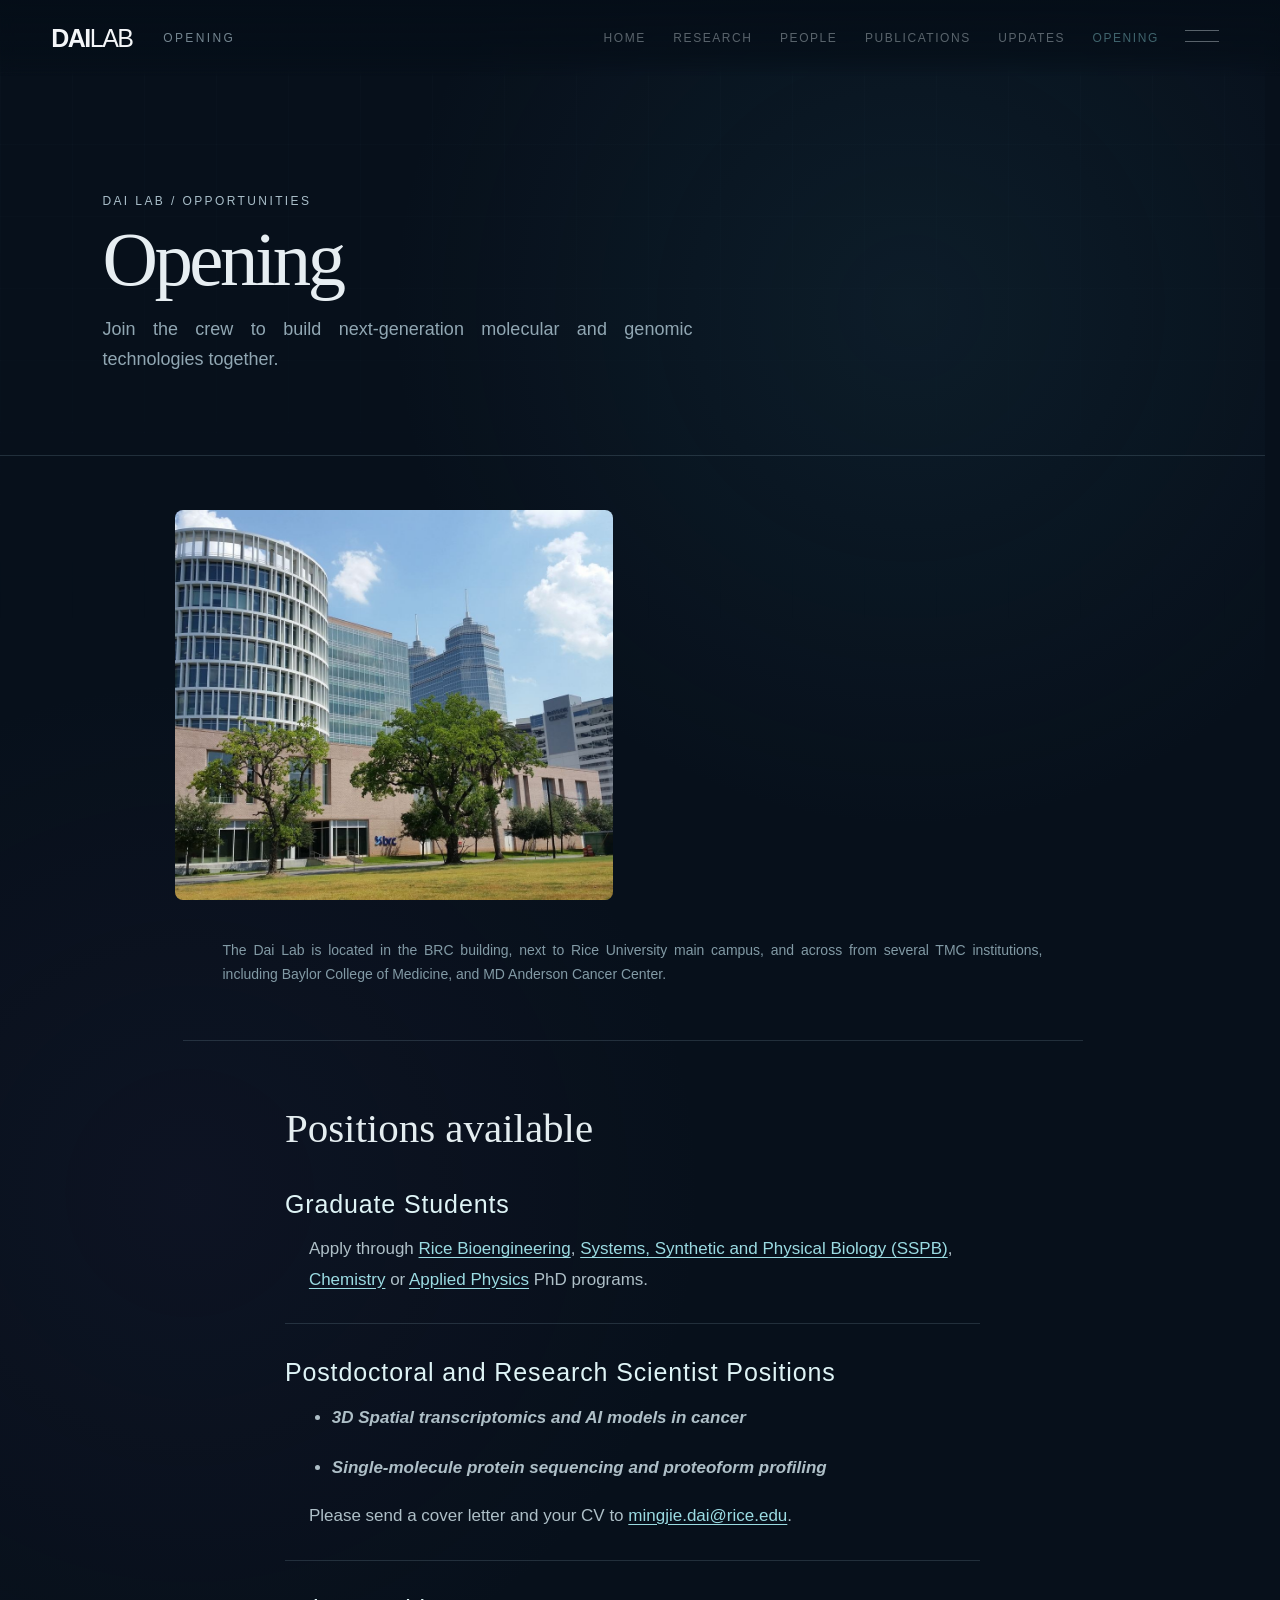
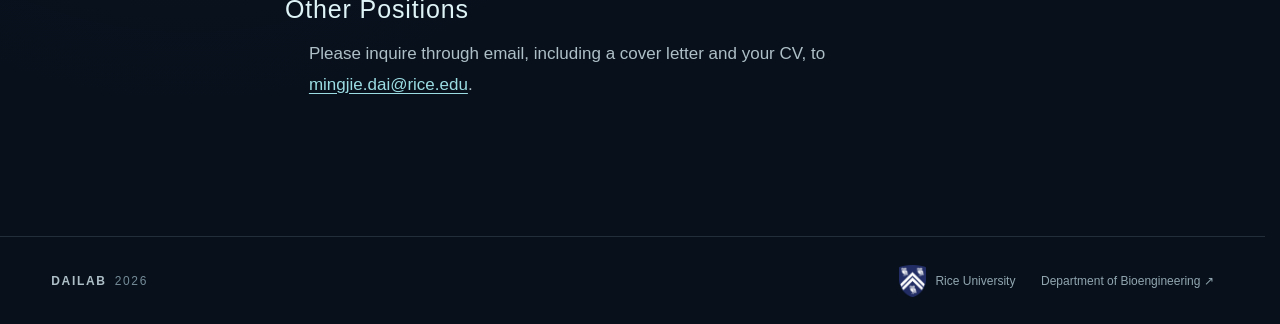
==== opening.html @ 796f25b6 "v09-21" ====
<!doctype html>
<html lang="en">
<head><script>try{if(sessionStorage.getItem('site-transition-in'))document.documentElement.classList.add('site-transition-in')}catch{}</script><meta charset="utf-8"><meta name="viewport" content="width=device-width,initial-scale=1"><title>Opening · Dai Lab</title><link rel="stylesheet" href="src/styles/directory.css?v=research-breakpoint-v62"><link rel="stylesheet" href="src/styles/directory-polish.css?v=opening-left-v88"><link rel="stylesheet" href="src/styles/page-hero.css?v=shared-hero-v32"><link rel="stylesheet" href="src/styles/site-nav.css?v=full-screen-v76"></head>
<body><a class="skip" href="#main">Skip to opening</a>
<header><a class="brand" href="index.html">DAI<span>LAB</span></a><span class="page-label">OPENING</span><nav class="primary-nav" aria-label="Primary navigation"><a data-nav-key="home" href="index.html">Home</a><a data-nav-key="research" href="research.html">Research</a><a data-nav-key="people" href="people.html">People</a><a data-nav-key="publications" href="publications.html">Publications</a><a data-nav-key="updates" href="updates.html">Updates</a><a data-nav-key="opening" href="opening.html" aria-current="page">Opening</a></nav><button class="menu-toggle" type="button" aria-label="Open website menu" aria-controls="master-menu" aria-expanded="false"><span></span><span></span></button></header>
<nav id="master-menu" class="master-menu" aria-label="More website navigation" hidden><a data-overflow-key="home" href="index.html">Home</a><a data-overflow-key="research" href="research.html">Research</a><a data-overflow-key="people" href="people.html">People</a><a data-overflow-key="publications" href="publications.html">Publications</a><a data-overflow-key="updates" href="updates.html">Updates</a><a data-overflow-key="opening" href="opening.html" aria-current="page">Opening</a><a class="menu-legacy" href="https://dai-lab.webflow.io/">Prev. site ↗</a></nav>
<main id="main"><section class="directory-hero"><p class="eyebrow page-hero-eyebrow">DAI LAB / OPPORTUNITIES</p><h1 class="page-hero-title">Opening</h1><p class="page-hero-intro">Join the crew to build next-generation molecular and genomic technologies together.</p></section><section class="opening-location"><figure><img src="public/cms/opening-location-102.jpg" alt="BioScience Research Collaborative, home of the Dai Lab"></figure><iframe title="BRC Rice University" aria-label="BRC Rice University" loading="lazy" referrerpolicy="no-referrer-when-downgrade" src="https://www.google.com/maps?q=BRC%20Rice%20University&amp;ll=29.7110666,-95.4020411&amp;z=14&amp;output=embed"></iframe><p class="opening-location-note">The Dai Lab is located in the BRC building, next to Rice University main campus, and across from several TMC institutions, including Baylor College of Medicine, and MD Anderson Cancer Center.</p></section><section class="opening-content"><h2>Positions available</h2><div class="opening-sections"><article class="opening-section"><h3>Graduate Students</h3><div class="opening-richtext"><p data-block-key="6821v">Apply through <a target="_blank" rel="noopener noreferrer" href="https://bioengineering.rice.edu/academics/phd-program">Rice Bioengineering</a>, <a target="_blank" rel="noopener noreferrer" href="https://sspb.rice.edu/">Systems, Synthetic and Physical Biology (SSPB)</a>, <a target="_blank" rel="noopener noreferrer" href="https://chemistry.rice.edu/graduate-program-overview">Chemistry</a> or <a target="_blank" rel="noopener noreferrer" href="https://appliedphysics.rice.edu/">Applied Physics</a> PhD programs.</p></div></article><article class="opening-section"><h3>Postdoctoral and Research Scientist Positions</h3><div class="opening-richtext"><ul><li data-block-key="r57az"><b><i>3D Spatial transcriptomics and AI models in cancer</i></b></li><li data-block-key="a3n6e"><b><i>Single-molecule protein sequencing and proteoform profiling</i></b></li></ul><p data-block-key="69n23">Please send a cover letter and your CV to <a target="_blank" rel="noopener noreferrer" href="mailto:mingjie.dai@rice.edu?subject=Application%20for%20Dai%20Lab">mingjie.dai@rice.edu</a>.</p></div></article><article class="opening-section"><h3>Other Positions</h3><div class="opening-richtext"><p data-block-key="sntvt">Please inquire through email, including a cover letter and your CV, to <a target="_blank" rel="noopener noreferrer" href="mailto:mingjie.dai@rice.edu?subject=Application%20for%20Dai%20Lab">mingjie.dai@rice.edu</a>.</p></div></article></div></section></main>
<footer class="site-footer"><a class="footer-home" href="index.html" aria-label="Dai Lab home">DAILAB <span>2026</span></a><div class="site-footer-links"><a class="rice-link" href="https://www.rice.edu/" target="_blank" rel="noopener"><img src="public/affiliations/rice-shield.png" alt=""><span>Rice University</span></a><a href="https://bioengineering.rice.edu/" target="_blank" rel="noopener">Department of Bioengineering ↗</a></div></footer><script src="src/components/site-menu.js?v=full-screen-v76"></script></body></html>
---- src/styles/directory.css ----
:root{--ink:#e7eef2;--muted:#91a7b3;--line:rgba(153,190,205,.18);--cyan:#80dce5;--navy:#07101b}*{box-sizing:border-box}html{background:var(--navy);color:var(--ink)}body{margin:0;min-height:100vh;font:15px/1.65 Arial,sans-serif;background:radial-gradient(circle at 72% 16%,rgba(38,86,105,.18),transparent 28%),radial-gradient(circle at 15% 62%,rgba(61,45,94,.12),transparent 32%),#07101b}body::before{content:"";position:fixed;inset:0;pointer-events:none;background-image:linear-gradient(rgba(140,180,195,.025) 1px,transparent 1px),linear-gradient(90deg,rgba(140,180,195,.025) 1px,transparent 1px);background-size:72px 72px;mask-image:linear-gradient(to bottom,black,transparent 75%)}a{color:inherit;text-decoration:none}a:focus-visible,button:focus-visible,summary:focus-visible{outline:2px solid var(--cyan);outline-offset:4px}.skip{position:fixed;top:-100px;z-index:200;background:#fff;color:#000;padding:10px}.skip:focus{top:0}header{position:sticky;z-index:100;top:0;display:flex;align-items:center;gap:30px;padding:21px 4vw;background:linear-gradient(#07101bf2,#07101bb8 70%,transparent);backdrop-filter:blur(8px)}.brand{font-size:25px;font-weight:800;letter-spacing:-1.5px}.brand span{font-weight:400}.page-label,.eyebrow{font-size:9px;letter-spacing:.2em;color:#a9bec9}.menu-toggle{display:grid;gap:6px;width:38px;height:34px;margin-left:auto;padding:9px 7px;border:0;background:transparent;cursor:pointer}.menu-toggle span{display:block;height:1px;background:#d5e0e5;transition:transform 220ms ease}.menu-toggle[aria-expanded="true"] span:first-child{transform:translateY(3.5px) rotate(45deg)}.menu-toggle[aria-expanded="true"] span:last-child{transform:translateY(-3.5px) rotate(-45deg)}.master-menu{position:fixed;z-index:120;top:70px;right:4vw;width:min(238px,82vw);padding:14px;background:rgba(8,19,30,.98);border:1px solid var(--line);border-radius:10px;box-shadow:0 18px 55px #0008;opacity:0;transform:translateY(-8px);transition:opacity 220ms ease,transform 220ms ease}.master-menu[hidden]{display:none}.master-menu.is-open{opacity:1;transform:none}.master-menu a{display:block;padding:11px 10px;border-bottom:1px solid var(--line);font-size:13px}.master-menu a:hover{color:var(--cyan)}.master-menu .menu-legacy{border:0;color:#718a96;font-size:10px}.directory-hero{position:relative;padding:13vh 8vw 9vh;border-bottom:1px solid var(--line)}.directory-hero h1{margin:12px 0 18px;font:400 clamp(50px,7vw,104px)/.98 Georgia,serif;letter-spacing:-.045em}.directory-hero>p:last-child{max-width:590px;color:var(--muted);font-size:17px}.publication-directory{padding:4vh 8vw 10vh}.year-group{display:grid;grid-template-columns:120px 1fr;border-top:1px solid var(--line)}.year-group>h2{position:sticky;top:85px;align-self:start;margin:0;padding:29px 0;color:#bdd0d8;font:400 28px Georgia,serif}.publication-card{display:grid;grid-template-columns:42px 1fr;gap:14px;padding:27px 0;border-bottom:1px solid var(--line)}.publication-card.featured{background:linear-gradient(90deg,rgba(59,142,157,.055),transparent)}.publication-index{margin:4px 0;color:#69828e;font-size:9px}.publication-card h3{margin:0;font-size:18px;font-weight:400;line-height:1.35}.publication-card h3 a:hover{color:var(--cyan)}.authors{margin:9px 0 4px;color:#a4b5bd;font-size:12px}.citation{margin:0;color:#728c98;font-size:11px}.citation a{color:#9dbbc5}details{margin-top:13px;color:#94aab4;font-size:12px}summary{cursor:pointer;color:#7795a1}details p{text-align:justify;text-align-last:left;-webkit-hyphens:none;hyphens:none}.people-grid{display:grid;grid-template-columns:repeat(3,minmax(0,1fr));gap:1px;padding:1px 8vw 10vh;background:var(--line)}.person-card{min-width:0;background:#07101b}.person-card>img,.portrait-placeholder{width:100%;aspect-ratio:4/3;object-fit:cover;filter:saturate(.72) contrast(1.04)}.portrait-placeholder{display:grid;place-items:center;background:radial-gradient(circle at 55% 40%,#183a47,#0c1c29 58%,#07101b);color:#668894;font:400 64px Georgia,serif}.person-copy{padding:24px 24px 31px}.person-copy h2{margin:5px 0 12px;font:400 26px Georgia,serif}.role{margin:0;color:var(--cyan);font-size:9px;letter-spacing:.12em;text-transform:uppercase}.bio{color:#99adb6;font-size:13px;text-align:justify;text-align-last:left;-webkit-hyphens:none;hyphens:none}.person-links{display:flex;gap:15px;margin:18px 0 0;color:#88aab5;font-size:11px}.person-links a:hover{color:#fff}.empty{padding:40px;color:var(--muted)}footer{display:flex;align-items:center;justify-content:flex-end;gap:24px;padding:24px 8vw;border-top:1px solid var(--line);color:#8fa5ae;font-size:11px}footer .rice-link{display:flex;padding:4px 8px;background:#fff;border-radius:4px}footer img{display:block;height:36px;width:auto}@media(max-width:900px){.people-grid{grid-template-columns:repeat(2,minmax(0,1fr))}.year-group{grid-template-columns:80px 1fr}}@media(max-width:620px){header{padding:18px 5vw}.directory-hero{padding:12vh 6vw 7vh}.publication-directory{padding:3vh 6vw 8vh}.year-group{display:block}.year-group>h2{position:static;padding:24px 0 8px}.people-grid{grid-template-columns:1fr;padding-left:6vw;padding-right:6vw;background:transparent;gap:16px}.person-card{border:1px solid var(--line)}footer{align-items:flex-end;flex-direction:column;padding:20px 6vw}.master-menu{top:66px;right:5vw}}
---- src/styles/directory-polish.css ----
/* v23 directory polish: cover thumbnails, vertical team rows, hover menus. */
.master-menu a{text-transform:uppercase;letter-spacing:.1em;font-size:11px}
.master-menu .menu-legacy{font-size:9px}
.publication-card{grid-template-columns:90px 1fr;gap:22px}
.publication-card:not(.has-cover)>div:last-child{grid-column:2}
.publication-thumb{display:grid;place-items:center;align-self:start;width:78px;min-height:104px;color:#69828e;font-size:9px;background:rgba(117,156,171,.055);border:1px solid var(--line);overflow:hidden}
.publication-thumb img{width:100%;height:104px;object-fit:cover;object-position:center top}
.citation cite{color:#b9e5ea;font-style:normal;font-weight:700}
.year-group{grid-template-columns:0 minmax(0,1fr)}
.year-group>h2{width:0;height:0;margin:0;padding:0;overflow:hidden;opacity:0;pointer-events:none}
.publication-directory,.publication-section{width:calc(100% - 16vw);max-width:1120px;margin-left:auto;margin-right:auto}
.publication-section{padding:2vh 0 7vh}.publication-section+.publication-section{border-top:1px solid var(--line)}
.publication-section .section-heading{padding-top:34px}.publication-flat-list{border-top:1px solid var(--line)}
.publication-card{position:relative}.publication-year-column{position:absolute;width:0;height:0;overflow:hidden;opacity:0;pointer-events:none}
.people-grid{display:block;max-width:1120px;margin:0 auto;padding:2vh 8vw 10vh;background:transparent}
.person-card{display:grid;grid-template-columns:220px 1fr;gap:44px;padding:34px 0;border-top:1px solid var(--line);background:transparent}
.person-card>img,.portrait-placeholder{width:220px;height:275px;aspect-ratio:auto;object-fit:cover;object-position:center 20%;border-radius:7px}
.person-copy{align-self:center;padding:12px 0 20px}
footer .rice-link{display:flex;align-items:center;gap:9px;padding:0;background:transparent;border-radius:0}
.alumni-section{width:calc(100% - 12vw);max-width:760px;margin:0 auto;padding:3vh 0 10vh;border-top:1px solid var(--line)}
.section-heading{display:flex;align-items:baseline;justify-content:space-between;padding:38px 0 24px}.section-heading h2{margin:0;font:400 40px Georgia,serif}
.section-heading.section-heading-end{justify-content:flex-end}
.opening-richtext .richtext-spacer{display:block;min-height:1.45em;margin:0;padding:0;line-height:1.45}
.alumni-grid{display:grid;grid-template-columns:1fr;gap:1px;background:var(--line)}
.alumni-card{display:grid;grid-template-columns:78px 1fr;align-items:center;gap:22px;min-height:104px;padding:15px 22px;background:#07101b}
.alumni-card img,.alumni-initial{width:68px;height:68px;object-fit:cover;object-position:center 20%;border-radius:6px}.alumni-initial{display:grid;place-items:center;background:#102631;color:#6d929f;font:29px Georgia,serif}
.alumni-card h3{margin:0;font-size:19px;font-weight:400}.alumni-card p{margin:5px 0 0;color:#829aa4;font-size:12px}
.updates-list{max-width:1120px;margin:0 auto;padding:4vh 8vw 11vh}.update-card{display:grid;grid-template-columns:minmax(0,1.05fr) minmax(0,1fr);gap:clamp(34px,6vw,88px);align-items:center;padding:7vh 0;border-top:1px solid var(--line)}.update-card:not(.has-image){grid-template-columns:1fr}.update-card:nth-child(even) figure{order:2}.update-card figure{margin:0}.update-card figure img{display:block;width:100%;aspect-ratio:4/3;object-fit:cover;border-radius:8px;filter:saturate(.82) contrast(1.03)}.update-card figcaption{margin-top:9px;color:#718995;font-size:10px}.update-meta{margin:0 0 13px;color:#78bfc8;font-size:9px;letter-spacing:.12em;text-transform:uppercase}.update-copy h2{margin:0 0 15px;font:400 clamp(28px,3.4vw,48px)/1.1 Georgia,serif;letter-spacing:-.025em}.update-summary{color:#b5c3c9;font-size:16px}.update-body{color:#8fa5af;font-size:13px}.update-body p{text-align:justify;text-align-last:left;-webkit-hyphens:none;hyphens:none}
.update-card.image-compact{grid-template-columns:minmax(220px,.7fr) minmax(0,1.3fr)}.update-card.image-compact figure{max-width:360px}.update-card.image-large{grid-template-columns:minmax(0,1.35fr) minmax(280px,.85fr)}.update-url{margin:14px 0 0;color:#8fb7c1;font-size:14px;line-height:1.55;overflow-wrap:anywhere}.update-url a{text-decoration:underline;text-decoration-color:rgba(143,183,193,.55);text-underline-offset:3px}.update-url a:hover{color:#b9edf1;text-decoration-color:currentColor}
.update-card.image-small,.update-card.image-profile{grid-template-columns:190px minmax(0,1fr)}.update-card.image-small:nth-child(even),.update-card.image-profile:nth-child(even){grid-template-columns:minmax(0,1fr) 190px}.update-card.image-small figure,.update-card.image-profile figure{width:190px;max-width:100%}.update-card.image-profile .update-image-frame{--update-ratio:4/5}
.update-image-frame{--update-ratio:4/3;width:100%;aspect-ratio:var(--update-ratio);overflow:hidden;border-radius:8px}.update-card.aspect-square .update-image-frame{--update-ratio:1/1}.update-card.aspect-portrait .update-image-frame{--update-ratio:4/5}.update-image-frame img{width:100%!important;height:100%!important;aspect-ratio:auto!important;object-fit:cover!important;object-position:center!important;border-radius:0!important}
.opening-location{display:grid;grid-template-columns:1fr 1fr;gap:clamp(18px,3vw,42px);max-width:1120px;margin:0 auto;padding:6vh 8vw}.opening-location figure{margin:0}.opening-location img,.opening-location iframe{display:block;width:100%;height:clamp(260px,32vw,390px);border:0;border-radius:8px;object-fit:cover}.opening-location-note{grid-column:1/-1;max-width:820px;margin:0 auto;color:#829aa5;font-size:14px;line-height:1.7;text-align:justify;text-align-last:left;-webkit-hyphens:none;hyphens:none}.opening-content{max-width:900px;min-height:32vh;margin:0 auto;padding:7vh 8vw 12vh;color:#aebfc7;border-top:1px solid var(--line)}.opening-content h2{margin:0 0 34px;color:#e4edf0;font:400 clamp(28px,3.2vw,44px)/1.2 Georgia,serif;text-align:justify;text-align-last:left}.opening-richtext,.opening-richtext li{font-size:17px;line-height:1.8;text-align:justify;text-align-last:left;-webkit-hyphens:none;hyphens:none}.opening-richtext ul{margin:0;padding-left:1.35em}.opening-richtext li+li{margin-top:20px}.opening-richtext a{color:#9bdbe2;text-decoration:underline;text-underline-offset:3px}.opening-richtext u{text-decoration-thickness:1px;text-underline-offset:3px}@media(max-width:760px){.opening-location{grid-template-columns:1fr;padding-left:6vw;padding-right:6vw}.opening-content{padding-left:6vw;padding-right:6vw}.opening-location img,.opening-location iframe{height:280px}}
@media(max-width:900px){
  .people-grid{padding-left:6vw;padding-right:6vw}
  .person-card{grid-template-columns:180px 1fr;gap:30px}
  .person-card>img,.portrait-placeholder{width:180px;height:225px}
  .alumni-section{width:88%;padding-left:0;padding-right:0}
  .publication-directory,.publication-section{width:88%}.updates-list{padding-left:6vw;padding-right:6vw}
}
@media(max-width:620px){
  .publication-card{grid-template-columns:64px 1fr;gap:14px}
  .publication-thumb{width:58px;min-height:78px}
  .publication-thumb img{height:78px}
  .people-grid{display:block;padding-left:6vw;padding-right:6vw}
  .person-card{display:grid;grid-template-columns:110px 1fr;gap:18px;border-left:0;border-right:0;border-bottom:0}
  .person-card>img,.portrait-placeholder{width:110px;height:138px}
  .person-copy{padding:3px 0 12px}
  .person-copy h2{font-size:22px}
  .bio{font-size:12px}
  .alumni-grid{grid-template-columns:1fr}.update-card,.update-card.image-small,.update-card.image-profile,.update-card.image-compact,.update-card.image-large{grid-template-columns:1fr;gap:24px;padding:5vh 0}.update-card:nth-child(even) figure{order:0}.update-card.image-small figure,.update-card.image-profile figure{max-width:min(190px,72vw)}.update-card.image-compact figure{max-width:none}
}

.directory-hero>p:last-child{text-align:justify;text-align-last:left;-webkit-hyphens:none;hyphens:none}
.menu-toggle{width:54px;height:46px;padding:15px 10px}

/* v29 typography balance across directory pages. */
body{font-size:16px}.page-label,.eyebrow{font-size:10px}.directory-hero h1{font-size:clamp(46px,6vw,88px)}.directory-hero>p:last-child{font-size:18px}
.publication-card h3{font-size:19px}.authors{font-size:13px}.citation{font-size:12px}details{font-size:13px}
.role{font-size:10px}.bio{font-size:14px}.person-links{font-size:12px}.person-copy h2{font-size:25px}
.alumni-card h3{font-size:18px}.alumni-card p{font-size:12px}
.update-meta{font-size:10px}.update-copy h2{font-size:clamp(26px,3vw,42px)}.update-summary{font-size:17px}.update-body{font-size:14px}
footer{font-size:12px}

/* v31 meaningful-content floor; footer metadata remains exempt. */
.master-menu .menu-legacy,.publication-thumb,.role,.update-meta{font-size:10px}
.page-label,.eyebrow{font-size:10px}
.citation,.alumni-card p{font-size:12px}
.update-card figcaption{font-size:10px}

/* v34 People photo controls. Wagtail performs the crop; CSS preserves it. */
.person-card{--photo-width:220px;--photo-ratio:4/5;grid-template-columns:var(--photo-width) 1fr}
.person-card.photo-compact{--photo-width:170px}.person-card.photo-large{--photo-width:270px}
.person-card.aspect-square{--photo-ratio:1/1}.person-card.aspect-landscape{--photo-ratio:4/3}
.person-photo-frame{width:var(--photo-width);aspect-ratio:var(--photo-ratio);overflow:hidden;border-radius:7px}
.person-photo-frame>img,.person-photo-frame>.portrait-placeholder{display:block;width:100%;height:100%;object-fit:cover;object-position:center}
@media(max-width:900px){.person-card{--photo-width:180px}.person-card.photo-compact{--photo-width:145px}.person-card.photo-large{--photo-width:215px}}
@media(max-width:620px){.person-card{--photo-width:110px}.person-card.photo-compact{--photo-width:88px}.person-card.photo-large{--photo-width:132px}}
.opening-sections{display:grid;gap:32px}.opening-section{padding:0 0 28px;border-bottom:1px solid var(--line)}.opening-section:last-child{border-bottom:0}.opening-section h3{margin:0 0 14px;color:#dff4f6;font:500 clamp(19px,2vw,25px)/1.3 Arial,sans-serif;letter-spacing:.035em}.opening-section .opening-richtext>p:first-child{margin-top:0}.opening-section .opening-richtext>p:last-child{margin-bottom:0}
.opening-section .opening-richtext{margin-left:clamp(14px,2vw,24px)}

.opening-section .opening-richtext,.opening-section .opening-richtext li{text-align:left;text-align-last:auto}
---- src/styles/page-hero.css ----
/* Shared public-page hero typography. Edit this file to keep all title pages aligned. */
.page-hero-eyebrow{margin:0;color:#a9bec9;font-size:10px;line-height:1.4;letter-spacing:.2em;text-align:left;text-transform:uppercase}
.page-hero-title{margin:12px 0 18px;color:#e7eef2;font:400 clamp(46px,6vw,88px)/.98 Georgia,serif;letter-spacing:-.045em}
.page-hero-intro{max-width:590px;margin:0;color:#91a7b3;font:18px/1.65 Arial,sans-serif;text-align:justify;text-align-last:left;-webkit-hyphens:none;hyphens:none}
@media(max-width:760px){.page-hero-title{font-size:clamp(42px,11.5vw,56px)}.page-hero-intro{font-size:18px}}
---- src/styles/site-nav.css ----
/* Shared header shell, primary navigation, and cross-document transitions. */
html{scrollbar-gutter:stable}
body{overflow-anchor:none}
body>header:has(+ .master-menu){position:fixed!important;z-index:100;top:0;left:0;right:0;height:76px;min-height:76px;display:flex;align-items:center;gap:30px;padding:0 calc(4vw + 70px) 0 4vw!important;background:linear-gradient(to bottom,rgba(5,14,24,.96),rgba(5,14,24,.72) 72%,transparent)!important;backdrop-filter:blur(8px)}
body>header:has(+ .master-menu)>.brand{font-size:25px;font-weight:800;line-height:1;letter-spacing:-1.5px}
body>header:has(+ .master-menu)>.brand span{font-weight:400}
body>header:has(+ .master-menu)>.brand{--owl-c3:linear(0,.0027 10%,.0333 20%,.126 30%,.2898 40%,.5 50%,.7102 60%,.874 70%,.9667 80%,.9973 90%,1);position:relative;display:inline-flex;flex:0 0 82px;align-items:center;justify-content:flex-start;min-width:82px;height:52px;color:#f4f6f8;transition:color 1s var(--owl-c3)}
body>header:has(+ .master-menu)>.brand span{color:inherit;transition:color 1s var(--owl-c3)}
body>header:has(+ .master-menu)>.brand::after{content:"";position:absolute;top:50%;left:50%;width:31px;height:25px;background-color:#95e1e7;-webkit-mask-image:url("../../public/branding/m_owl-crop.png");mask-image:url("../../public/branding/m_owl-crop.png");-webkit-mask-repeat:no-repeat;mask-repeat:no-repeat;-webkit-mask-size:contain;mask-size:contain;-webkit-mask-position:center;mask-position:center;opacity:0;transform:translate(-50%,-50%);transition:opacity 1s var(--owl-c3);pointer-events:none}
@media(hover:hover){body>header:has(+ .master-menu)>.brand:hover{color:transparent;transition-delay:500ms}body>header:has(+ .master-menu)>.brand:hover span{color:transparent;transition-delay:500ms}body>header:has(+ .master-menu)>.brand:hover::after{opacity:1;transition-delay:500ms}}
body>header:has(+ .master-menu)>.page-label{position:relative;z-index:2;display:block!important;flex:0 0 auto;font-size:12px;line-height:1;letter-spacing:.2em;color:#a9bec9;white-space:nowrap;opacity:.68;transition:opacity 360ms ease,color 360ms ease}
body:has(> header + .master-menu):not([data-position])>main{padding-top:76px}
.content-font-floor{font-size:12px!important}
.page-transition-surface{position:fixed;z-index:99;inset:76px 0 0;background:#07101b;opacity:0;pointer-events:none}
html.site-transition-in::before{content:"";position:fixed;z-index:99;inset:76px 0 0;background:#07101b;opacity:1;pointer-events:none}
.primary-nav{display:flex;flex:0 1 auto;min-width:0;align-items:center;gap:clamp(20px,2.15vw,36px);margin-left:auto;overflow:hidden;opacity:.4;transition:opacity 360ms ease,filter 360ms ease}
.primary-nav[hidden],.primary-nav a[hidden]{display:none!important}
.primary-nav a{flex:none;padding:24px 0;color:#d5e1e6;font-size:12px;line-height:1;letter-spacing:.13em;text-transform:uppercase;white-space:nowrap;transition:color 360ms ease}
.primary-nav a[aria-current="page"]{color:#95e1e7}
.menu-toggle{display:grid!important;position:fixed!important;z-index:121;top:15px;right:4vw;bottom:auto!important;left:auto!important;width:54px!important;height:46px!important;padding:15px 10px!important;gap:6px!important;flex:none;margin:0!important;border:0!important;background:transparent!important;opacity:.4;transition:opacity 360ms ease,filter 360ms ease}
.menu-toggle span{display:block!important;width:100%;height:1px!important;background:#d5e0e5!important}
body>header:hover .primary-nav,body>header:hover .menu-toggle,.primary-nav:focus-within,.menu-toggle:focus-visible{opacity:1;filter:drop-shadow(0 0 14px rgba(128,220,229,.2))}
body>header:hover .page-label{opacity:1;color:#c3d5dc}
body>header:hover .primary-nav a{color:#eef5f7}
body>header:hover .primary-nav a[aria-current="page"]{color:#a9f0f4}
body>header:hover .primary-nav a:hover,.primary-nav a:focus-visible{color:#a9f0f4}
.master-menu{position:fixed!important;z-index:120!important;top:70px!important;right:4vw!important;display:block;width:min(238px,82vw)!important;height:auto!important;padding:14px!important;background:rgba(8,19,30,.98)!important;border:1px solid rgba(153,190,205,.18)!important;border-radius:10px!important;box-shadow:0 18px 55px #0008!important;opacity:0!important;transform:translateY(-8px)!important;transition:opacity 220ms ease,transform 220ms ease!important}
.master-menu[hidden]{display:none!important}.master-menu.is-open{opacity:1!important;transform:none!important}
.master-menu a{display:block;padding:11px 10px;border-bottom:1px solid rgba(153,190,205,.18);color:#d5e1e6;font-size:12px;letter-spacing:.1em;text-transform:uppercase}
.master-menu a[hidden]{display:none}.master-menu a:hover{color:#95e1e7}.master-menu .menu-legacy{margin-top:4px;border-bottom:0;color:#718a96;font-size:12px}

/* Shared document footer; the home stamp uses the same local navigation handler. */
.site-footer{position:relative;z-index:1;display:flex;align-items:center;justify-content:space-between;gap:24px;min-height:88px;margin:0;padding:22px 4vw;border-top:1px solid rgba(153,190,205,.18);background:#07101b;color:#91a6b0;font:12px/1.5 Arial,sans-serif}
.site-footer .footer-home{flex:none;color:#aebfc8;font-size:12px;font-weight:700;letter-spacing:.14em;white-space:nowrap;transition:color 220ms ease}
.site-footer .footer-home span{margin-left:3px;color:#758c98;font-weight:400}
.site-footer .footer-home:hover,.site-footer .footer-home:focus-visible{color:#a9f0f4}
.site-footer-links{display:flex;align-items:center;justify-content:flex-end;gap:clamp(18px,2vw,32px);flex-wrap:wrap}
.site-footer-links a{color:#91a6b0;transition:color 220ms ease}
.site-footer-links a:hover,.site-footer-links a:focus-visible{color:#d7edf0}
.site-footer .rice-link{display:inline-flex;align-items:center;gap:9px;padding:0;border:0;border-radius:0;background:none}
.site-footer .rice-link img{display:block;width:auto;height:32px}

@media(min-width:800px) and (hover:hover) and (pointer:fine){
  body>header:has(+ .master-menu){min-height:76px}
}

@media(max-width:760px){
  body>header:has(+ .master-menu){padding:0 calc(5vw + 70px) 0 5vw!important}
  body>header:has(+ .master-menu)>.page-label{display:block!important}
  body>header:has(+ .master-menu)>.menu-toggle{position:fixed!important;top:15px;right:5vw;left:auto!important;z-index:121;margin:0!important}
  .master-menu{top:66px!important;right:5vw!important}
  .site-footer{align-items:flex-start;flex-direction:column;gap:16px;padding:22px 6vw}
  .site-footer-links{justify-content:flex-start;gap:12px 22px}
}

@media(hover:none),(pointer:coarse){.primary-nav{display:none}}
@media(max-width:599px){.primary-nav{display:none!important}}

@media(prefers-reduced-motion:reduce){
  .master-menu,.master-menu[hidden]{transition:none}
}
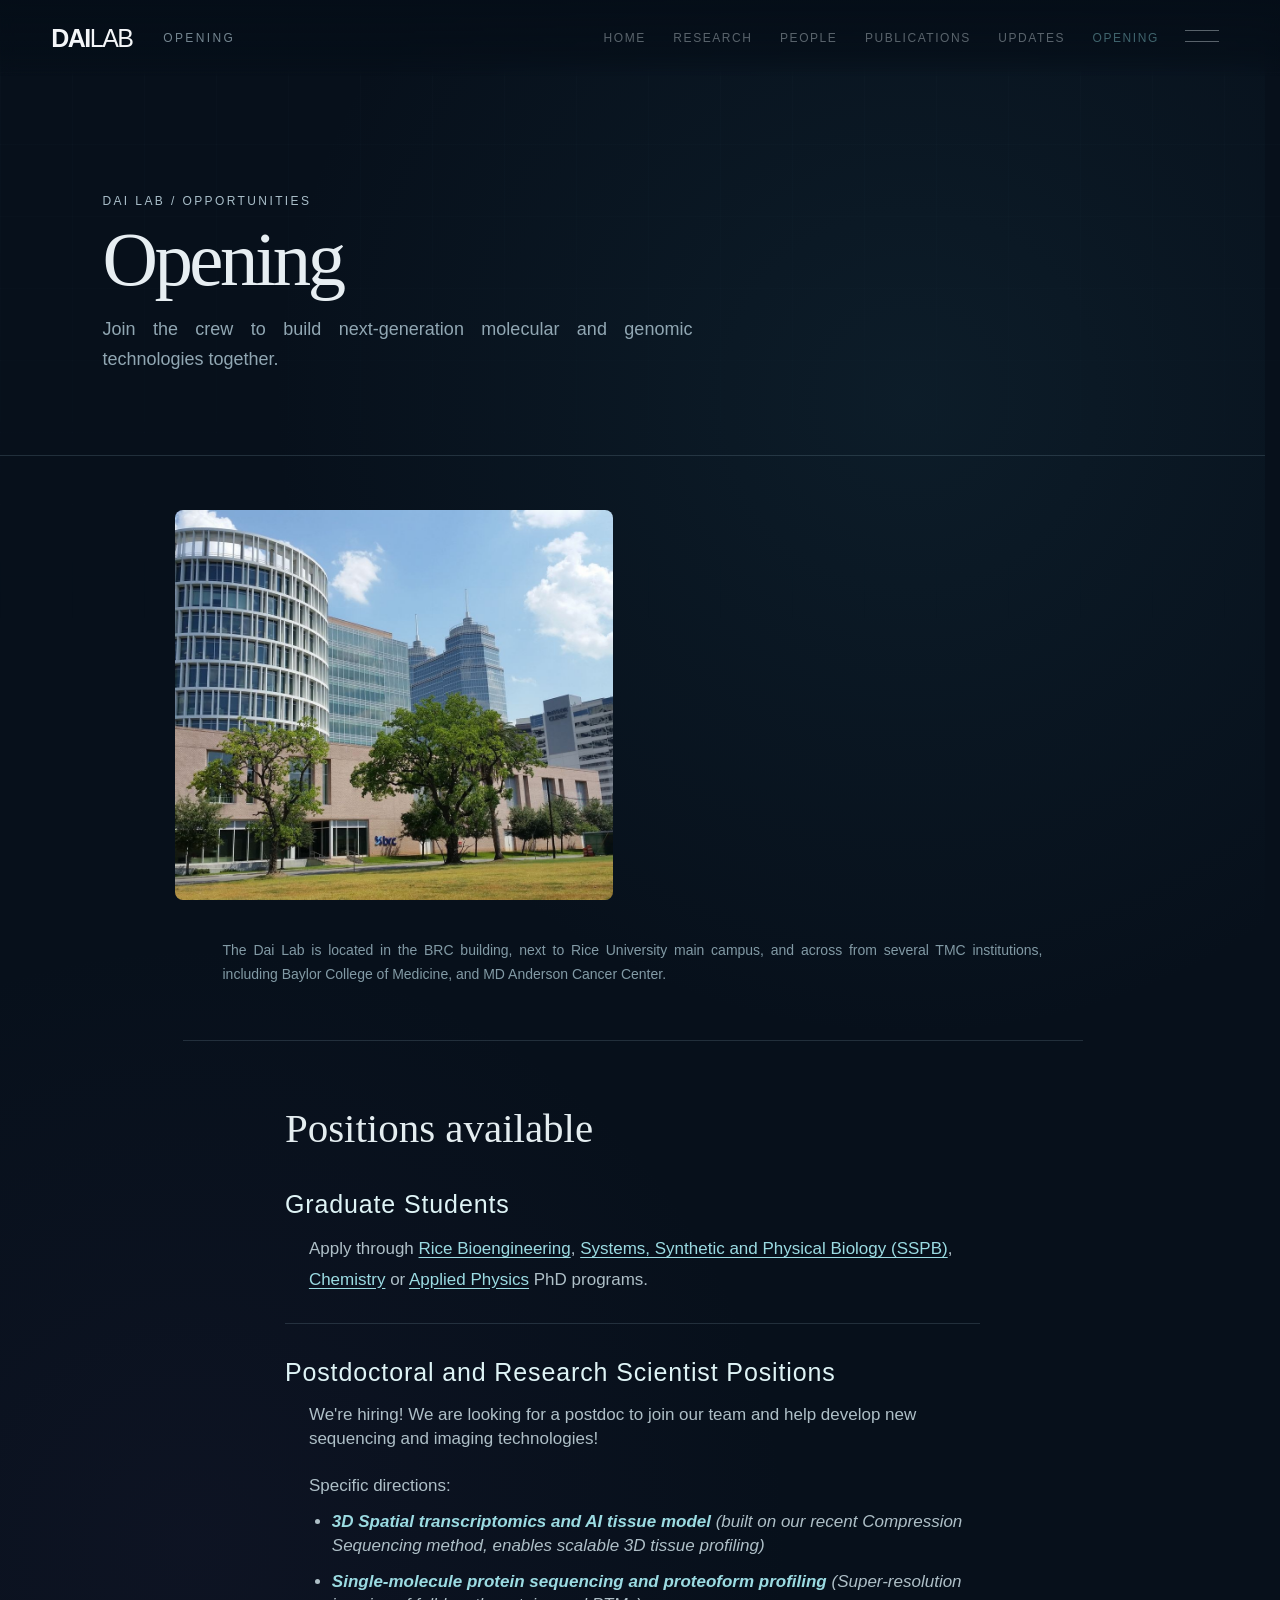
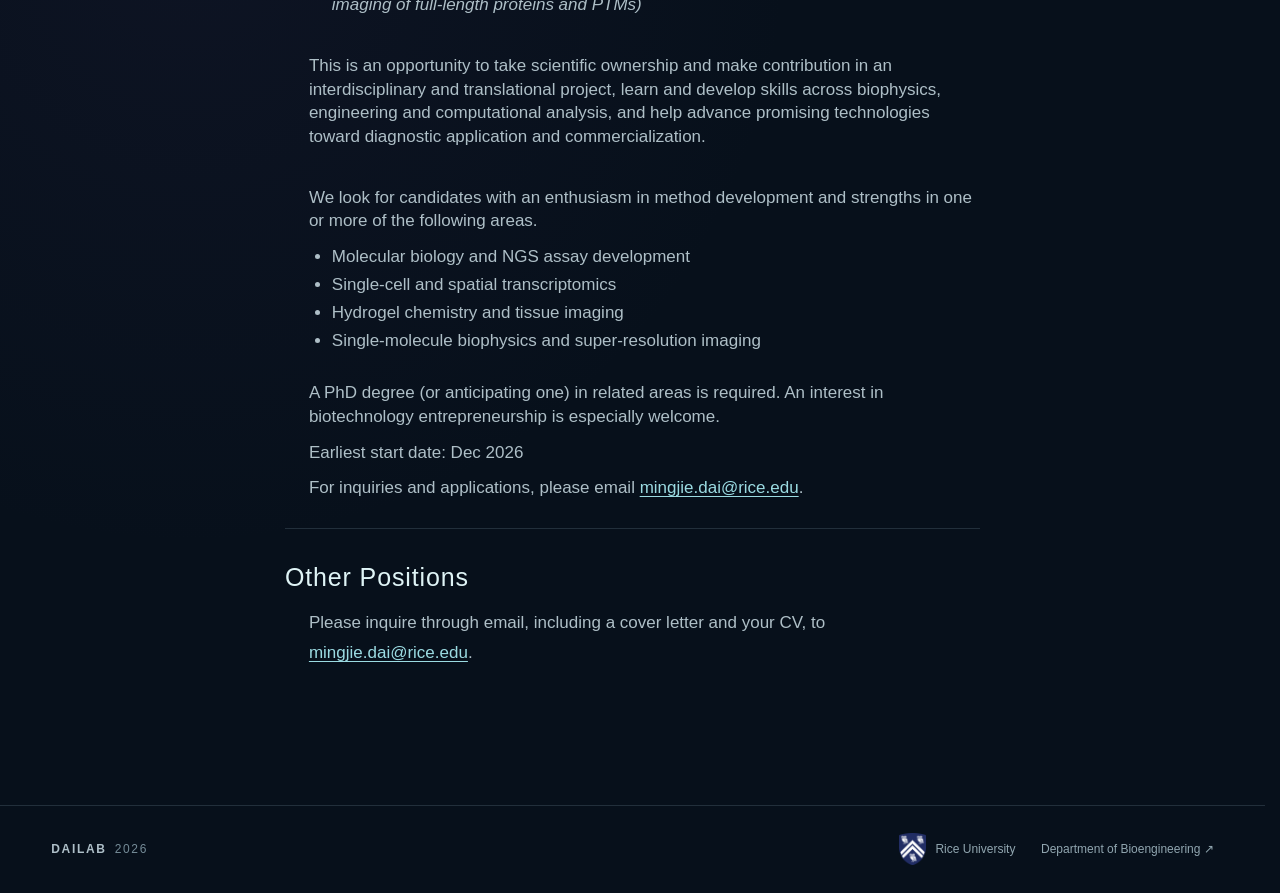
==== commit 680b3393: "10-20 update opening" ====
--- a/opening.html
+++ b/opening.html
@@ -1,8 +1,8 @@
 <!doctype html>
 <html lang="en">
-<head><script>try{if(sessionStorage.getItem('site-transition-in'))document.documentElement.classList.add('site-transition-in')}catch{}</script><meta charset="utf-8"><meta name="viewport" content="width=device-width,initial-scale=1"><title>Opening · Dai Lab</title><link rel="stylesheet" href="src/styles/directory.css?v=research-breakpoint-v62"><link rel="stylesheet" href="src/styles/directory-polish.css?v=opening-left-v88"><link rel="stylesheet" href="src/styles/page-hero.css?v=shared-hero-v32"><link rel="stylesheet" href="src/styles/site-nav.css?v=full-screen-v76"></head>
+<head><script>try{if(sessionStorage.getItem('site-transition-in'))document.documentElement.classList.add('site-transition-in')}catch{}</script><meta charset="utf-8"><meta name="viewport" content="width=device-width,initial-scale=1"><title>Opening · Dai Lab</title><link rel="stylesheet" href="src/styles/directory.css?v=research-breakpoint-v62"><link rel="stylesheet" href="src/styles/directory-polish.css?v=opening-independent-spacing-v97"><link rel="stylesheet" href="src/styles/page-hero.css?v=shared-hero-v32"><link rel="stylesheet" href="src/styles/site-nav.css?v=full-screen-v76"></head>
 <body><a class="skip" href="#main">Skip to opening</a>
 <header><a class="brand" href="index.html">DAI<span>LAB</span></a><span class="page-label">OPENING</span><nav class="primary-nav" aria-label="Primary navigation"><a data-nav-key="home" href="index.html">Home</a><a data-nav-key="research" href="research.html">Research</a><a data-nav-key="people" href="people.html">People</a><a data-nav-key="publications" href="publications.html">Publications</a><a data-nav-key="updates" href="updates.html">Updates</a><a data-nav-key="opening" href="opening.html" aria-current="page">Opening</a></nav><button class="menu-toggle" type="button" aria-label="Open website menu" aria-controls="master-menu" aria-expanded="false"><span></span><span></span></button></header>
-<nav id="master-menu" class="master-menu" aria-label="More website navigation" hidden><a data-overflow-key="home" href="index.html">Home</a><a data-overflow-key="research" href="research.html">Research</a><a data-overflow-key="people" href="people.html">People</a><a data-overflow-key="publications" href="publications.html">Publications</a><a data-overflow-key="updates" href="updates.html">Updates</a><a data-overflow-key="opening" href="opening.html" aria-current="page">Opening</a><a class="menu-legacy" href="https://dai-lab.webflow.io/">Prev. site ↗</a></nav>
-<main id="main"><section class="directory-hero"><p class="eyebrow page-hero-eyebrow">DAI LAB / OPPORTUNITIES</p><h1 class="page-hero-title">Opening</h1><p class="page-hero-intro">Join the crew to build next-generation molecular and genomic technologies together.</p></section><section class="opening-location"><figure><img src="public/cms/opening-location-102.jpg" alt="BioScience Research Collaborative, home of the Dai Lab"></figure><iframe title="BRC Rice University" aria-label="BRC Rice University" loading="lazy" referrerpolicy="no-referrer-when-downgrade" src="https://www.google.com/maps?q=BRC%20Rice%20University&amp;ll=29.7110666,-95.4020411&amp;z=14&amp;output=embed"></iframe><p class="opening-location-note">The Dai Lab is located in the BRC building, next to Rice University main campus, and across from several TMC institutions, including Baylor College of Medicine, and MD Anderson Cancer Center.</p></section><section class="opening-content"><h2>Positions available</h2><div class="opening-sections"><article class="opening-section"><h3>Graduate Students</h3><div class="opening-richtext"><p data-block-key="6821v">Apply through <a target="_blank" rel="noopener noreferrer" href="https://bioengineering.rice.edu/academics/phd-program">Rice Bioengineering</a>, <a target="_blank" rel="noopener noreferrer" href="https://sspb.rice.edu/">Systems, Synthetic and Physical Biology (SSPB)</a>, <a target="_blank" rel="noopener noreferrer" href="https://chemistry.rice.edu/graduate-program-overview">Chemistry</a> or <a target="_blank" rel="noopener noreferrer" href="https://appliedphysics.rice.edu/">Applied Physics</a> PhD programs.</p></div></article><article class="opening-section"><h3>Postdoctoral and Research Scientist Positions</h3><div class="opening-richtext"><ul><li data-block-key="r57az"><b><i>3D Spatial transcriptomics and AI models in cancer</i></b></li><li data-block-key="a3n6e"><b><i>Single-molecule protein sequencing and proteoform profiling</i></b></li></ul><p data-block-key="69n23">Please send a cover letter and your CV to <a target="_blank" rel="noopener noreferrer" href="mailto:mingjie.dai@rice.edu?subject=Application%20for%20Dai%20Lab">mingjie.dai@rice.edu</a>.</p></div></article><article class="opening-section"><h3>Other Positions</h3><div class="opening-richtext"><p data-block-key="sntvt">Please inquire through email, including a cover letter and your CV, to <a target="_blank" rel="noopener noreferrer" href="mailto:mingjie.dai@rice.edu?subject=Application%20for%20Dai%20Lab">mingjie.dai@rice.edu</a>.</p></div></article></div></section></main>
-<footer class="site-footer"><a class="footer-home" href="index.html" aria-label="Dai Lab home">DAILAB <span>2026</span></a><div class="site-footer-links"><a class="rice-link" href="https://www.rice.edu/" target="_blank" rel="noopener"><img src="public/affiliations/rice-shield.png" alt=""><span>Rice University</span></a><a href="https://bioengineering.rice.edu/" target="_blank" rel="noopener">Department of Bioengineering ↗</a></div></footer><script src="src/components/site-menu.js?v=full-screen-v76"></script></body></html>
+<nav id="master-menu" class="master-menu" aria-label="More website navigation" hidden><a data-overflow-key="home" href="index.html">Home</a><a data-overflow-key="research" href="research.html">Research</a><a data-overflow-key="people" href="people.html">People</a><a data-overflow-key="publications" href="publications.html">Publications</a><a data-overflow-key="updates" href="updates.html">Updates</a><a data-overflow-key="opening" href="opening.html" aria-current="page">Opening</a><a class="menu-legacy" href="https://dai-lab.webflow.io/?stay=1">Prev. site ↗</a></nav>
+<main id="main"><section class="directory-hero"><p class="eyebrow page-hero-eyebrow">DAI LAB / OPPORTUNITIES</p><h1 class="page-hero-title">Opening</h1><p class="page-hero-intro">Join the crew to build next-generation molecular and genomic technologies together.</p></section><section class="opening-location"><figure><img src="public/cms/opening-location-102.jpg" alt="BioScience Research Collaborative, home of the Dai Lab"></figure><iframe title="BRC Rice University" aria-label="BRC Rice University" loading="lazy" referrerpolicy="no-referrer-when-downgrade" src="https://www.google.com/maps?q=BRC%20Rice%20University&amp;ll=29.7110666,-95.4020411&amp;z=14&amp;output=embed"></iframe><p class="opening-location-note">The Dai Lab is located in the BRC building, next to Rice University main campus, and across from several TMC institutions, including Baylor College of Medicine, and MD Anderson Cancer Center.</p></section><section class="opening-content"><h2>Positions available</h2><div class="opening-sections"><article class="opening-section"><h3>Graduate Students</h3><div class="opening-richtext opening-spacing-relaxed"><p data-block-key="6821v">Apply through <a target="_blank" rel="noopener noreferrer" href="https://bioengineering.rice.edu/academics/phd-program">Rice Bioengineering</a>, <a target="_blank" rel="noopener noreferrer" href="https://sspb.rice.edu/">Systems, Synthetic and Physical Biology (SSPB)</a>, <a target="_blank" rel="noopener noreferrer" href="https://chemistry.rice.edu/graduate-program-overview">Chemistry</a> or <a target="_blank" rel="noopener noreferrer" href="https://appliedphysics.rice.edu/">Applied Physics</a> PhD programs.</p></div></article><article class="opening-section"><h3>Postdoctoral and Research Scientist Positions</h3><div class="opening-richtext opening-spacing-compact"><p data-block-key="r57az">We're hiring! We are looking for a postdoc to join our team and help develop new sequencing and imaging technologies!<br/><br/>Specific directions:</p><ul><li data-block-key="e5ud0"><b><i><span class="theme-color">3D Spatial transcriptomics and AI tissue model</span></i></b> <i>(built on our recent Compression Sequencing method, enables scalable 3D tissue profiling)</i></li><li data-block-key="a3n6e"><b><i><span class="theme-color">Single-molecule protein sequencing and proteoform profiling</span></i></b><i> (Super-resolution imaging of full-length proteins and PTMs)</i></li></ul><p class="richtext-spacer" aria-hidden="true">&nbsp;</p><p data-block-key="3a789">This is an opportunity to take scientific ownership and make contribution in an interdisciplinary and translational project, learn and develop skills across biophysics, engineering and computational analysis, and help advance promising technologies toward diagnostic application and commercialization.</p><p class="richtext-spacer" aria-hidden="true">&nbsp;</p><p data-block-key="2lv4u">We look for candidates with an enthusiasm in method development and strengths in one or more of the following areas.</p><ul><li data-space-after="4" data-block-key="6jji7">Molecular biology and NGS assay development</li><li data-space-after="4" data-block-key="5gvsh">Single-cell and spatial transcriptomics</li><li data-space-after="4" data-block-key="f5st6">Hydrogel chemistry and tissue imaging</li><li data-space-after="4" data-block-key="5lji2">Single-molecule biophysics and super-resolution imaging</li></ul><p class="richtext-spacer" aria-hidden="true">&nbsp;</p><p data-block-key="dpts4">A PhD degree (or anticipating one) in related areas is required. An interest in biotechnology entrepreneurship is especially welcome.<br/></p><p data-block-key="6qi50">Earliest start date: Dec 2026<br/></p><p data-block-key="6am9s">For inquiries and applications, please email <a target="_blank" rel="noopener noreferrer" href="mailto:mingjie.dai@rice.edu?subject=Application%20for%20Dai%20Lab">mingjie.dai@rice.edu</a>.</p></div></article><article class="opening-section"><h3>Other Positions</h3><div class="opening-richtext opening-spacing-relaxed"><p data-block-key="sntvt">Please inquire through email, including a cover letter and your CV, to <a target="_blank" rel="noopener noreferrer" href="mailto:mingjie.dai@rice.edu?subject=Application%20for%20Dai%20Lab">mingjie.dai@rice.edu</a>.</p></div></article></div></section></main>
+<footer class="site-footer"><a class="footer-home" href="index.html" aria-label="Dai Lab home">DAILAB <span>2026</span></a><div class="site-footer-links"><a class="rice-link" href="https://www.rice.edu/" target="_blank" rel="noopener"><img src="public/affiliations/rice-shield.png" alt=""><span>Rice University</span></a><a href="https://bioengineering.rice.edu/" target="_blank" rel="noopener">Department of Bioengineering ↗</a></div></footer><script src="src/components/site-menu.js?v=mobile-overlay-v94"></script></body></html>
--- a/src/styles/directory-polish.css
+++ b/src/styles/directory-polish.css
@@ -29,7 +29,7 @@
 .update-card.image-compact{grid-template-columns:minmax(220px,.7fr) minmax(0,1.3fr)}.update-card.image-compact figure{max-width:360px}.update-card.image-large{grid-template-columns:minmax(0,1.35fr) minmax(280px,.85fr)}.update-url{margin:14px 0 0;color:#8fb7c1;font-size:14px;line-height:1.55;overflow-wrap:anywhere}.update-url a{text-decoration:underline;text-decoration-color:rgba(143,183,193,.55);text-underline-offset:3px}.update-url a:hover{color:#b9edf1;text-decoration-color:currentColor}
 .update-card.image-small,.update-card.image-profile{grid-template-columns:190px minmax(0,1fr)}.update-card.image-small:nth-child(even),.update-card.image-profile:nth-child(even){grid-template-columns:minmax(0,1fr) 190px}.update-card.image-small figure,.update-card.image-profile figure{width:190px;max-width:100%}.update-card.image-profile .update-image-frame{--update-ratio:4/5}
 .update-image-frame{--update-ratio:4/3;width:100%;aspect-ratio:var(--update-ratio);overflow:hidden;border-radius:8px}.update-card.aspect-square .update-image-frame{--update-ratio:1/1}.update-card.aspect-portrait .update-image-frame{--update-ratio:4/5}.update-image-frame img{width:100%!important;height:100%!important;aspect-ratio:auto!important;object-fit:cover!important;object-position:center!important;border-radius:0!important}
-.opening-location{display:grid;grid-template-columns:1fr 1fr;gap:clamp(18px,3vw,42px);max-width:1120px;margin:0 auto;padding:6vh 8vw}.opening-location figure{margin:0}.opening-location img,.opening-location iframe{display:block;width:100%;height:clamp(260px,32vw,390px);border:0;border-radius:8px;object-fit:cover}.opening-location-note{grid-column:1/-1;max-width:820px;margin:0 auto;color:#829aa5;font-size:14px;line-height:1.7;text-align:justify;text-align-last:left;-webkit-hyphens:none;hyphens:none}.opening-content{max-width:900px;min-height:32vh;margin:0 auto;padding:7vh 8vw 12vh;color:#aebfc7;border-top:1px solid var(--line)}.opening-content h2{margin:0 0 34px;color:#e4edf0;font:400 clamp(28px,3.2vw,44px)/1.2 Georgia,serif;text-align:justify;text-align-last:left}.opening-richtext,.opening-richtext li{font-size:17px;line-height:1.8;text-align:justify;text-align-last:left;-webkit-hyphens:none;hyphens:none}.opening-richtext ul{margin:0;padding-left:1.35em}.opening-richtext li+li{margin-top:20px}.opening-richtext a{color:#9bdbe2;text-decoration:underline;text-underline-offset:3px}.opening-richtext u{text-decoration-thickness:1px;text-underline-offset:3px}@media(max-width:760px){.opening-location{grid-template-columns:1fr;padding-left:6vw;padding-right:6vw}.opening-content{padding-left:6vw;padding-right:6vw}.opening-location img,.opening-location iframe{height:280px}}
+.opening-location{display:grid;grid-template-columns:1fr 1fr;gap:clamp(18px,3vw,42px);max-width:1120px;margin:0 auto;padding:6vh 8vw}.opening-location figure{margin:0}.opening-location img,.opening-location iframe{display:block;width:100%;height:clamp(260px,32vw,390px);border:0;border-radius:8px;object-fit:cover}.opening-location-note{grid-column:1/-1;max-width:820px;margin:0 auto;color:#829aa5;font-size:14px;line-height:1.7;text-align:justify;text-align-last:left;-webkit-hyphens:none;hyphens:none}.opening-content{--opening-accent:#9bdbe2;max-width:900px;min-height:32vh;margin:0 auto;padding:7vh 8vw 12vh;color:#aebfc7;border-top:1px solid var(--line)}.opening-content h2{margin:0 0 34px;color:#e4edf0;font:400 clamp(28px,3.2vw,44px)/1.2 Georgia,serif;text-align:justify;text-align-last:left}.opening-richtext,.opening-richtext li{font-size:17px;line-height:1.8;text-align:justify;text-align-last:left;-webkit-hyphens:none;hyphens:none}.opening-richtext ul{margin:0;padding-left:1.35em}.opening-richtext li+li{margin-top:0}.opening-richtext a{color:var(--opening-accent);text-decoration:underline;text-underline-offset:3px}.opening-richtext u{text-decoration-thickness:1px;text-underline-offset:3px}@media(max-width:760px){.opening-location{grid-template-columns:1fr;padding-left:6vw;padding-right:6vw}.opening-content{padding-left:6vw;padding-right:6vw}.opening-location img,.opening-location iframe{height:280px}}
 @media(max-width:900px){
   .people-grid{padding-left:6vw;padding-right:6vw}
   .person-card{grid-template-columns:180px 1fr;gap:30px}
@@ -79,3 +79,41 @@
 .opening-section .opening-richtext{margin-left:clamp(14px,2vw,24px)}
 
 .opening-section .opening-richtext,.opening-section .opening-richtext li{text-align:left;text-align-last:auto}
+
+.opening-richtext .theme-color,.opening-richtext .theme-color a{color:var(--opening-accent)}
+
+.opening-richtext.opening-spacing-compact{--opening-line-height:1.4}
+.opening-richtext.opening-spacing-standard{--opening-line-height:1.6}
+.opening-richtext.opening-spacing-relaxed{--opening-line-height:1.8}
+.opening-richtext.opening-spacing-spacious{--opening-line-height:2}
+.opening-richtext[class*="opening-spacing-"],.opening-richtext[class*="opening-spacing-"] li{line-height:var(--opening-line-height,1.8)}
+
+/* Paragraph choices override the section fallback retained for older content. */
+.opening-richtext p.opening-spacing-compact{line-height:1.4}
+.opening-richtext p.opening-spacing-standard{line-height:1.6}
+.opening-richtext p.opening-spacing-relaxed{line-height:1.8}
+.opening-richtext p.opening-spacing-spacious{line-height:2}
+
+/* Line height and space after are independent for paragraphs and list items. */
+.opening-richtext li{margin-bottom:12px}
+.opening-richtext p{margin-top:0;margin-bottom:12px}
+.opening-richtext p[data-line-height="1.4"]{line-height:1.4}
+.opening-richtext p[data-line-height="1.6"]{line-height:1.6}
+.opening-richtext p[data-line-height="1.8"]{line-height:1.8}
+.opening-richtext p[data-line-height="2.0"]{line-height:2.0}
+.opening-richtext p[data-space-after="0"]{margin-bottom:0px}
+.opening-richtext p[data-space-after="4"]{margin-bottom:4px}
+.opening-richtext p[data-space-after="8"]{margin-bottom:8px}
+.opening-richtext p[data-space-after="12"]{margin-bottom:12px}
+.opening-richtext p[data-space-after="20"]{margin-bottom:20px}
+.opening-richtext p[data-space-after="28"]{margin-bottom:28px}
+.opening-richtext li[data-line-height="1.4"]{line-height:1.4}
+.opening-richtext li[data-line-height="1.6"]{line-height:1.6}
+.opening-richtext li[data-line-height="1.8"]{line-height:1.8}
+.opening-richtext li[data-line-height="2.0"]{line-height:2.0}
+.opening-richtext li[data-space-after="0"]{margin-bottom:0px}
+.opening-richtext li[data-space-after="4"]{margin-bottom:4px}
+.opening-richtext li[data-space-after="8"]{margin-bottom:8px}
+.opening-richtext li[data-space-after="12"]{margin-bottom:12px}
+.opening-richtext li[data-space-after="20"]{margin-bottom:20px}
+.opening-richtext li[data-space-after="28"]{margin-bottom:28px}
